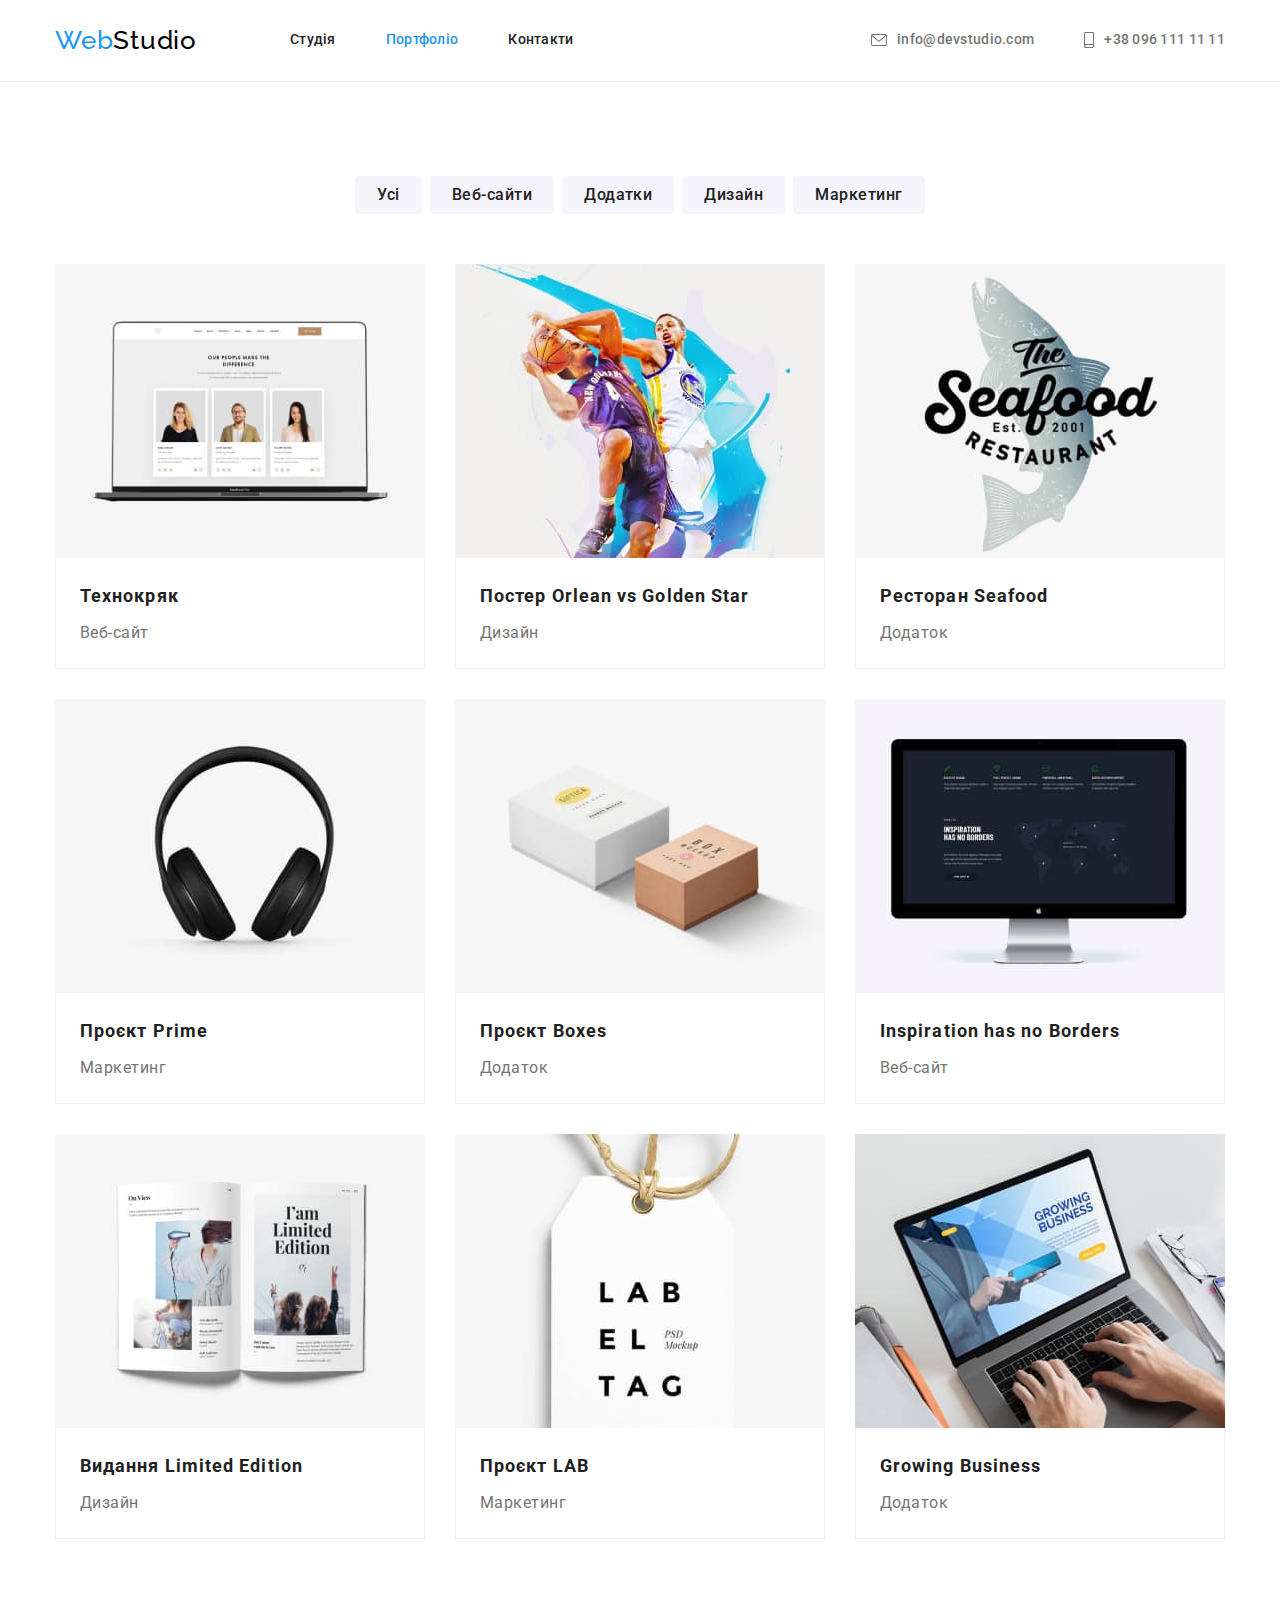
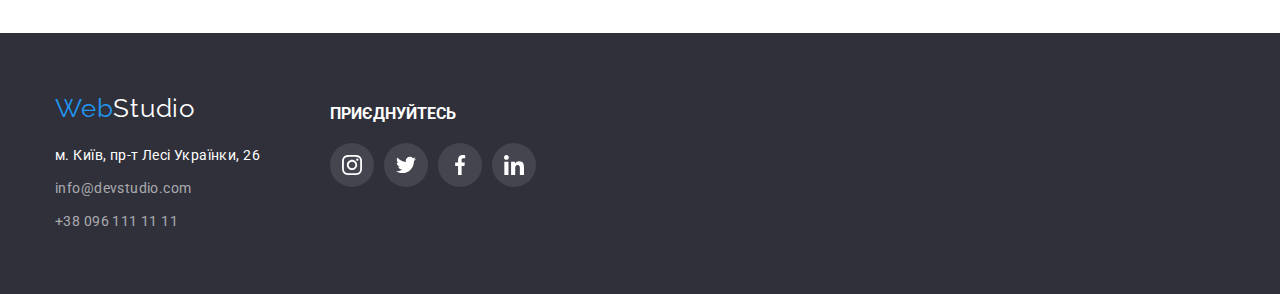
==== portfolio.html @ 904aada3 "Adds svg" ====
<!DOCTYPE html>
<html lang="uk">
  <head>
    <meta charset="UTF-8" />
    <meta http-equiv="X-UA-Compatible" content="IE=edge" />
    <meta name="viewport" content="width=device-width, initial-scale=1.0" />
    <title>Домашнє завдання #3 Портфоліо</title>
    <link rel="preconnect" href="https://fonts.googleapis.com" />
    <link rel="preconnect" href="https://fonts.gstatic.com" crossorigin />
    <link
      href="https://fonts.googleapis.com/css2?family=Raleway:wght@700&family=Roboto:wght@400;500;700;900&display=swap"
      rel="stylesheet"
    />
    <link rel="stylesheet" href="./css/modern-normalize.css" />
    <link rel="stylesheet" href="./css/styles.css" />
  </head>

  <body>
    <!--Шапка-->
    <header class="header">
      <div class="container-header container">
        <nav class="header-nav">
          <a href="./index.html" class="logo"><span class="logo-span">Web</span>Studio</a>
          <ul class="menu">
            <li class="menu-item"><a href="./index.html" class="link-nav">Студія</a></li>
            <li class="menu-item"><a href="./portfolio.html" class="link-current">Портфоліо</a></li>
            <li class="menu-item"><a href="" class="link-nav">Контакти</a></li>
          </ul>
        </nav>
        <ul class="contact-list list">
          <li class="menu-item">
            <a href="mailto:info@devstudio.com" class="address-head mail">
              <svg class="icon-address-head" width="16px" height="12px">
                <use href="./images/icons.svg#icon-mail"></use></svg
              >info@devstudio.com</a
            >
          </li>
          <li class="menu-item">
            <a href="tel:+380961111111" class="address-head phone"
              ><svg class="icon-address-head" width="10px" height="16px">
                <use href="./images/icons.svg#icon-phone"></use></svg
              >+38 096 111 11 11</a
            >
          </li>
        </ul>
      </div>
    </header>
    <main>
      <section class="section">
        <div class="container">
          <h1 class="section title-hide">Портфоліо</h1>
          <ul class="button-list">
            <li class="button-item"><button type="button" class="button-portfolio">Усі</button></li>
            <li class="button-item">
              <button type="button" class="button-portfolio">Веб-сайти</button>
            </li>
            <li class="button-item">
              <button type="button" class="button-portfolio">Додатки</button>
            </li>
            <li class="button-item">
              <button type="button" class="button-portfolio">Дизайн</button>
            </li>
            <li class="button-item">
              <button type="button" class="button-portfolio">Маркетинг</button>
            </li>
          </ul>
          <ul class="portfolio-list">
            <li class="portfolio-item">
              <img src="./images/pic1.jpg" alt="Ноутбук" width="370" height="294" />
              <div class="portfolio-card-description">
                <h2 class="pic-title">Технокряк</h2>
                <p class="pic-text">Веб-сайт</p>
              </div>
            </li>
            <li class="portfolio-item">
              <img
                src="./images/pic2.jpg"
                alt="Намальовані баскетболісти"
                width="370"
                height="294"
              />
              <div class="portfolio-card-description">
                <h2 class="pic-title">Постер <span lang="en">Orlean vs Golden Star</span></h2>
                <p class="pic-text">Дизайн</p>
              </div>
            </li>
            <li class="portfolio-item">
              <img src="./images/pic3.jpg" alt="Логотип ресторану" width="370" height="294" />
              <div class="portfolio-card-description">
                <h2 class="pic-title">Ресторан <span lang="en">Seafood</span></h2>
                <p class="pic-text">Додаток</p>
              </div>
            </li>
            <li class="portfolio-item">
              <img src="./images/pic4.jpg" alt="Навушники" width="370" height="294" />
              <div class="portfolio-card-description">
                <h2 class="pic-title">Проєкт <span lang="en">Prime</span></h2>
                <p class="pic-text">Маркетинг</p>
              </div>
            </li>
            <li class="portfolio-item">
              <img src="./images/pic5.jpg" alt="2 коробки" width="370" height="294" />
              <div class="portfolio-card-description">
                <h2 class="pic-title">Проєкт <span lang="en">Boxes</span></h2>
                <p class="pic-text">Додаток</p>
              </div>
            </li>
            <li class="portfolio-item">
              <img src="./images/pic6.jpg" alt="Монітор" width="370" height="294" />
              <div class="portfolio-card-description">
                <h2 class="pic-title" lang="en">Inspiration has no Borders</h2>
                <p class="pic-text">Веб-сайт</p>
              </div>
            </li>
            <li class="portfolio-item">
              <img src="./images/pic7.jpg" alt="Відкритий журнал" width="370" height="294" />
              <div class="portfolio-card-description">
                <h2 class="pic-title">Видання <span lang="en">Limited Edition</span></h2>
                <p class="pic-text">Дизайн</p>
              </div>
            </li>
            <li class="portfolio-item">
              <img src="./images/pic8.jpg" alt="Бірка" width="370" height="294" />
              <div class="portfolio-card-description">
                <h2 class="pic-title">Проєкт <span lang="en">LAB</span></h2>
                <p class="pic-text">Маркетинг</p>
              </div>
            </li>
            <li class="portfolio-item">
              <img src="./images/pic9.jpg" alt="Ноутбук" width="370" height="294" />
              <div class="portfolio-card-description">
                <h2 class="pic-title" lang="en">Growing Business</h2>
                <p class="pic-text">Додаток</p>
              </div>
            </li>
          </ul>
        </div>
      </section>
    </main>
    <footer class="footer">
      <div class="container footer-container">
        <div class="left-footer">
          <a href="/" class="logo-footer"><span class="logo-span">Web</span>Studio</a>
          <address class="address">
            <ul class="list">
              <li class="footer-item">
                <a href="https://goo.gl/maps/XZDwD4f3hRk5bJ4y6" class="link-map"
                  >м. Київ, пр-т Лесі Українки, 26</a
                >
              </li>
              <li class="footer-item">
                <a href="mailto:info@devstudio.com" class="address-footer">info@devstudio.com</a>
              </li>
              <li class="footer-item">
                <a href="tel:+380961111111" class="address-footer">+38 096 111 11 11</a>
              </li>
            </ul>
          </address>
        </div>
        <div class="right-footer">
          <b class="call-to-action">приєднуйтесь</b>
          <ul class="social-list list">
            <li class="social-item">
              <a
                href="https://www.instagram.com"
                target="_blank"
                rel="noreferrer noopener"
                class="footer-social-link"
              >
                <svg class="icon-social-link" width="20px" height="20px">
                  <use href="./images/icons.svg#icon-instagram"></use>
                </svg>
              </a>
            </li>
            <li class="social-item">
              <a
                href="https://www.twitter.com"
                target="_blank"
                rel="noreferrer noopener"
                class="footer-social-link"
              >
                <svg class="icon-social-link" width="20px" height="20px">
                  <use href="./images/icons.svg#icon-twitter"></use></svg
              ></a>
            </li>
            <li class="social-item">
              <a
                href="https://uk-ua.facebook.com"
                target="_blank"
                rel="noreferrer noopener"
                class="footer-social-link"
                ><svg class="icon-social-link" width="20px" height="20px">
                  <use href="./images/icons.svg#icon-facebook"></use></svg
              ></a>
            </li>
            <li class="social-item">
              <a
                href="https://ua.linkedin.com"
                target="_blank"
                rel="noreferrer noopener"
                class="footer-social-link"
                ><svg class="icon-social-link" width="20px" height="20px">
                  <use href="./images/icons.svg#icon-linkedin"></use></svg
              ></a>
            </li>
          </ul>
        </div>
      </div>
    </footer>
  </body>
</html>
---- css/styles.css ----
/* цвет основного текста #212121*/
/* цвет дополнительного текста #757575*/
/* цвет текста шапки и футера #FFFFFF;*/
/* цвет текста лого и выделения #2196F3 #000000*/
/*background main: #F5F5F5;
/*background: #F5F4FA;*/
/*background footer: #2F303A;*/

/* ==========COMPONENTS=========== */
:root {
  --primary-text-color: #757575;
  --banner-text-color: #ffffff;
  --title-text-color: #212121;
  --accent-color: #2196f3;
  --main-background-color: #f5f5f5;
  --header-background-color: #ffffff;
  --footer-background-color: #2f303a;
}
body {
  font-family: Roboto, sans-serif;
  color: var(--title-text-color);
}
.list {
  padding: 0;
  list-style: none;
}

h1,
h2,
h3,
h4,
p,
ul {
  margin: 0;
}
.section {
  padding-top: 94px;
  padding-bottom: 94px;
}
.container {
  width: 1200px;
  padding-left: 15px;
  padding-right: 15px;
  margin-left: auto;
  margin-right: auto;
}
.section-title {
  margin-bottom: 50px;
  font-size: 36px;
  line-height: 1.17;
  font-weight: 700;
  text-align: center;
  letter-spacing: 0.03em;
}
.flex-list {
  display: flex;
}

img {
  display: block;
  max-width: 100%;
  height: auto;
}

/* ==========COMPONENTS=========== */

/* ==========HEADER=========== */
.container-header {
  display: flex;
  align-items: center;
}
.header {
  border-bottom: 1px solid #ececec;
  font-size: 14px;
  line-height: 1.14;
  font-weight: 500;
  background-color: var(--header-background-color);
}
.header-nav {
  display: flex;
  align-items: center;
}
.logo {
  padding-top: 25px;
  padding-bottom: 25px;
  font-family: Raleway, sans-serif;
  font-size: 26px;
  line-height: 1.19;
  text-decoration: none;
  letter-spacing: 0.03em;
  color: #000000;
}
.logo-span {
  color: var(--accent-color);
}
.title-hide {
  position: absolute;
  width: 1px;
  height: 1px;
  margin: -1px;
  border: 0;
  padding: 0;

  white-space: nowrap;
  clip-path: inset(100%);
  clip: rect(0 0 0 0);
  overflow: hidden;
}
.menu {
  display: flex;
  margin-left: 93px;

  list-style: none;
  padding: 0;
}
.menu-item:not(:last-child) {
  margin-right: 50px;
}
.link-nav {
  display: block;
  padding-top: 32px;
  padding-bottom: 32px;

  text-decoration: none;
  letter-spacing: 0.02em;
  color: var(--title-text-color);
}
.link-current {
  display: block;
  padding-top: 32px;
  padding-bottom: 32px;

  text-decoration: none;
  letter-spacing: 0.02em;
  color: var(--accent-color);
}
.link-nav:hover,
.link-nav:focus {
  color: var(--accent-color);
}
.contact-list {
  display: flex;
  margin-left: auto;
}

.address-head {
  /* display: block; */
  padding-top: 32px;
  padding-bottom: 32px;

  text-decoration: none;
  letter-spacing: 0.02em;
  color: var(--primary-text-color);
  display: flex;
  align-items: center;
}
.icon-address-head {
  margin-right: 10px;
  fill: currentColor;
}
.address-head:hover,
.address-head:focus {
  color: var(--accent-color);
}

/* ==========HEADER=========== */

/* ==========HERO=========== */
.hero {
  padding: 200px 0;

  text-align: center;
  color: var(--banner-text-color);
  background-color: var(--footer-background-color);
  background-image: linear-gradient(to right, rgba(47, 48, 58, 0.4), rgba(47, 48, 58, 0.4)),
    url(../images/hero.jpg);
  background-repeat: no-repeat;
  background-position: center;
  background-size: 1600px;
}
.hero-title {
  margin: 0 auto 30px;
  width: 696px;

  font-size: 44px;
  line-height: 1.36;
  font-weight: 900;
  text-transform: uppercase;
  letter-spacing: 0.06em;
}
.button {
  margin: 0 auto;
  border-style: none;
  min-width: 216px;
  border-radius: 4px;
  padding: 10px 32px;

  font-family: inherit;
  font-size: 16px;
  line-height: 1.88;
  font-weight: 700;
  letter-spacing: 0.06em;
  color: #ffffff;
  background-color: var(--accent-color);
  cursor: pointer;
}
/* ==========HERO=========== */

/* ==========SECTION FEATURES=========== */
.features-item + .features-item {
  margin-left: 30px;
}

.icon-features-item {
  display: flex;
  align-items: center;
  justify-content: center;
  margin-bottom: 30px;
  height: 120px;
  background-color: #f5f4fa;
  border-radius: 4px;
}
.features-title {
  margin-bottom: 10px;
  width: 270px;

  font-size: 14px;
  line-height: 1.14;
  font-weight: 700;
  text-transform: uppercase;
  letter-spacing: 0.03em;
}
.features-text {
  width: 270px;
  font-size: 14px;
  line-height: 1.71;
  letter-spacing: 0.03em;
  color: var(--primary-text-color);
}
/* ==========SECTION FEATURES=========== */

/* ==========SECTION NO PADDING=========== */
.no-padding-top {
  padding-top: 0;
}
.flex-item + .flex-item {
  margin-left: 30px;
}
/* ==========SECTION NO PADDING=========== */

/* ==========SECTION TEAM=========== */
.section-team {
  background-color: #f5f4fa;
}
.team-card {
  background-color: #ffffff;
  box-shadow: 0px 2px 1px rgba(0, 0, 0, 0.2), 0px 1px 1px rgba(0, 0, 0, 0.14),
    0px 1px 3px rgba(0, 0, 0, 0.12);
  border-bottom-right-radius: 3px;
  border-bottom-left-radius: 3px;
}
.team-card + .team-card {
  margin-left: 30px;
}
.team-description {
  padding-top: 30px;
  padding-bottom: 30px;
  padding-left: 32px;
  padding-right: 32px;
}

.team-title {
  margin-bottom: 10px;
  font-size: 16px;
  line-height: 1.19;
  font-weight: 500;
  text-align: center;
  letter-spacing: 0.03em;
}

.team-role {
  padding-bottom: 16px;
  font-size: 16px;
  line-height: 1.19;
  text-align: center;
  letter-spacing: 0.03em;
  color: var(--primary-text-color);
}
.social-list {
  display: flex;
  column-gap: 10px;
}
.icon-social-link {
  display: block;
  fill: currentColor;
}
.social-link {
  display: block;
  padding: 12px;
  border-radius: 50%;
  color: #afb1b8;
}
.social-link:hover,
.social-link:focus {
  background-color: var(--accent-color);
  color: #ffffff;
}

/* ==========SECTION TEAM=========== */

/* ==========SECTION CLIENTS=========== */
.client-list {
  display: flex;
  column-gap: 30px;
}

.client-link {
  display: block;
  padding: 16px 32px;
  width: 170px;
  height: 92px;
  border: 1px solid #afb1b8;
  color: #afb1b8;
}
.client-link:hover,
.client-link:focus {
  border: 1px solid var(--accent-color);
  color: var(--accent-color);
}
.icon-client-link {
  fill: currentColor;
}
/* ==========SECTION CLIENTS=========== */

/* ==========FOOTER=========== */
.footer-container {
  display: flex;
}
.link {
  text-decoration: none;
}

.footer {
  padding-top: 60px;
  padding-bottom: 60px;
  background-color: var(--footer-background-color);
}
.address {
  font-style: normal;
}
.logo-footer {
  display: inline-block;
  margin-bottom: 20px;

  font-family: Raleway, sans-serif;
  font-size: 26px;
  line-height: 1.19;
  text-decoration: none;
  letter-spacing: 0.03em;
  color: #ffffff;
}
.footer-item:not(:last-child) {
  display: block;
  margin-bottom: 9px;
}
.link-map {
  font-size: 14px;
  line-height: 1.71;
  text-decoration: none;
  letter-spacing: 0.03em;
  color: var(--banner-text-color);
}
.link-map:hover,
.link-map:focus,
.address-footer:hover,
.address-footer:focus {
  color: var(--accent-color);
}
.address-footer {
  font-size: 14px;
  line-height: 1.71;
  text-decoration: none;
  letter-spacing: 0.03em;
  color: rgba(255, 255, 255, 0.6);
}
.right-footer {
  margin-left: 70px;
  padding-top: 12px;
}
.footer-social-link {
  display: block;
  padding: 12px;
  border-radius: 50%;
  color: #ffffff;
  background-color: rgba(255, 255, 255, 0.1);
}

.footer-social-link:hover,
.footer-social-link:focus {
  background-color: var(--accent-color);
}
.call-to-action {
  display: inline-block;
  margin-bottom: 20px;
  text-transform: uppercase;
  color: #ffffff;
}
/* ==========FOOTER=========== */

/* ==========PORTFOLIO=========== */

.portfolio-card-description {
  border-bottom: 1px solid #eeeeee;
  border-left: 1px solid #eeeeee;
  border-right: 1px solid #eeeeee;
  padding-top: 20px;
  padding-left: 24px;
  padding-right: 24px;
  padding-bottom: 20px;
}

.button-list {
  display: flex;
  padding: 0;
  justify-content: center;
  margin-bottom: 50px;
  list-style: none;
}
.portfolio-list {
  display: flex;
  flex-wrap: wrap;
  padding: 0;
  gap: 30px;
  list-style: none;
}
.button-portfolio {
  border-style: none;
  border-radius: 4px;
  padding: 6px 22px;

  font-family: inherit;
  font-size: 16px;
  line-height: 1.62;
  font-weight: 500;
  text-align: center;
  letter-spacing: 0.03em;
  background-color: #f5f4fa;
  color: inherit;
}
.button-item + .button-item {
  margin-left: 8px;
}
.button-portfolio:hover,
.button-portfolio:focus {
  cursor: pointer;
  background-color: var(--accent-color);
  box-shadow: 0px 2px 2px rgba(0, 0, 0, 0.12), 0px 1px 2px rgba(0, 0, 0, 0.08),
    0px 3px 1px rgba(0, 0, 0, 0.1);
  color: #ffffff;
}
.portfolio-item:hover {
  box-shadow: 1px 4px 6px rgba(0, 0, 0, 0.16), 0px 4px 4px rgba(0, 0, 0, 0.06),
    0px 1px 1px rgba(0, 0, 0, 0.12);
}
.pic-title {
  margin-bottom: 4px;
  font-size: 18px;
  line-height: 2;
  letter-spacing: 0.06em;
}
.pic-text {
  font-size: 16px;
  line-height: 1.88;
  letter-spacing: 0.03em;
  color: var(--primary-text-color);
}
/* ==========PORTFOLIO=========== */
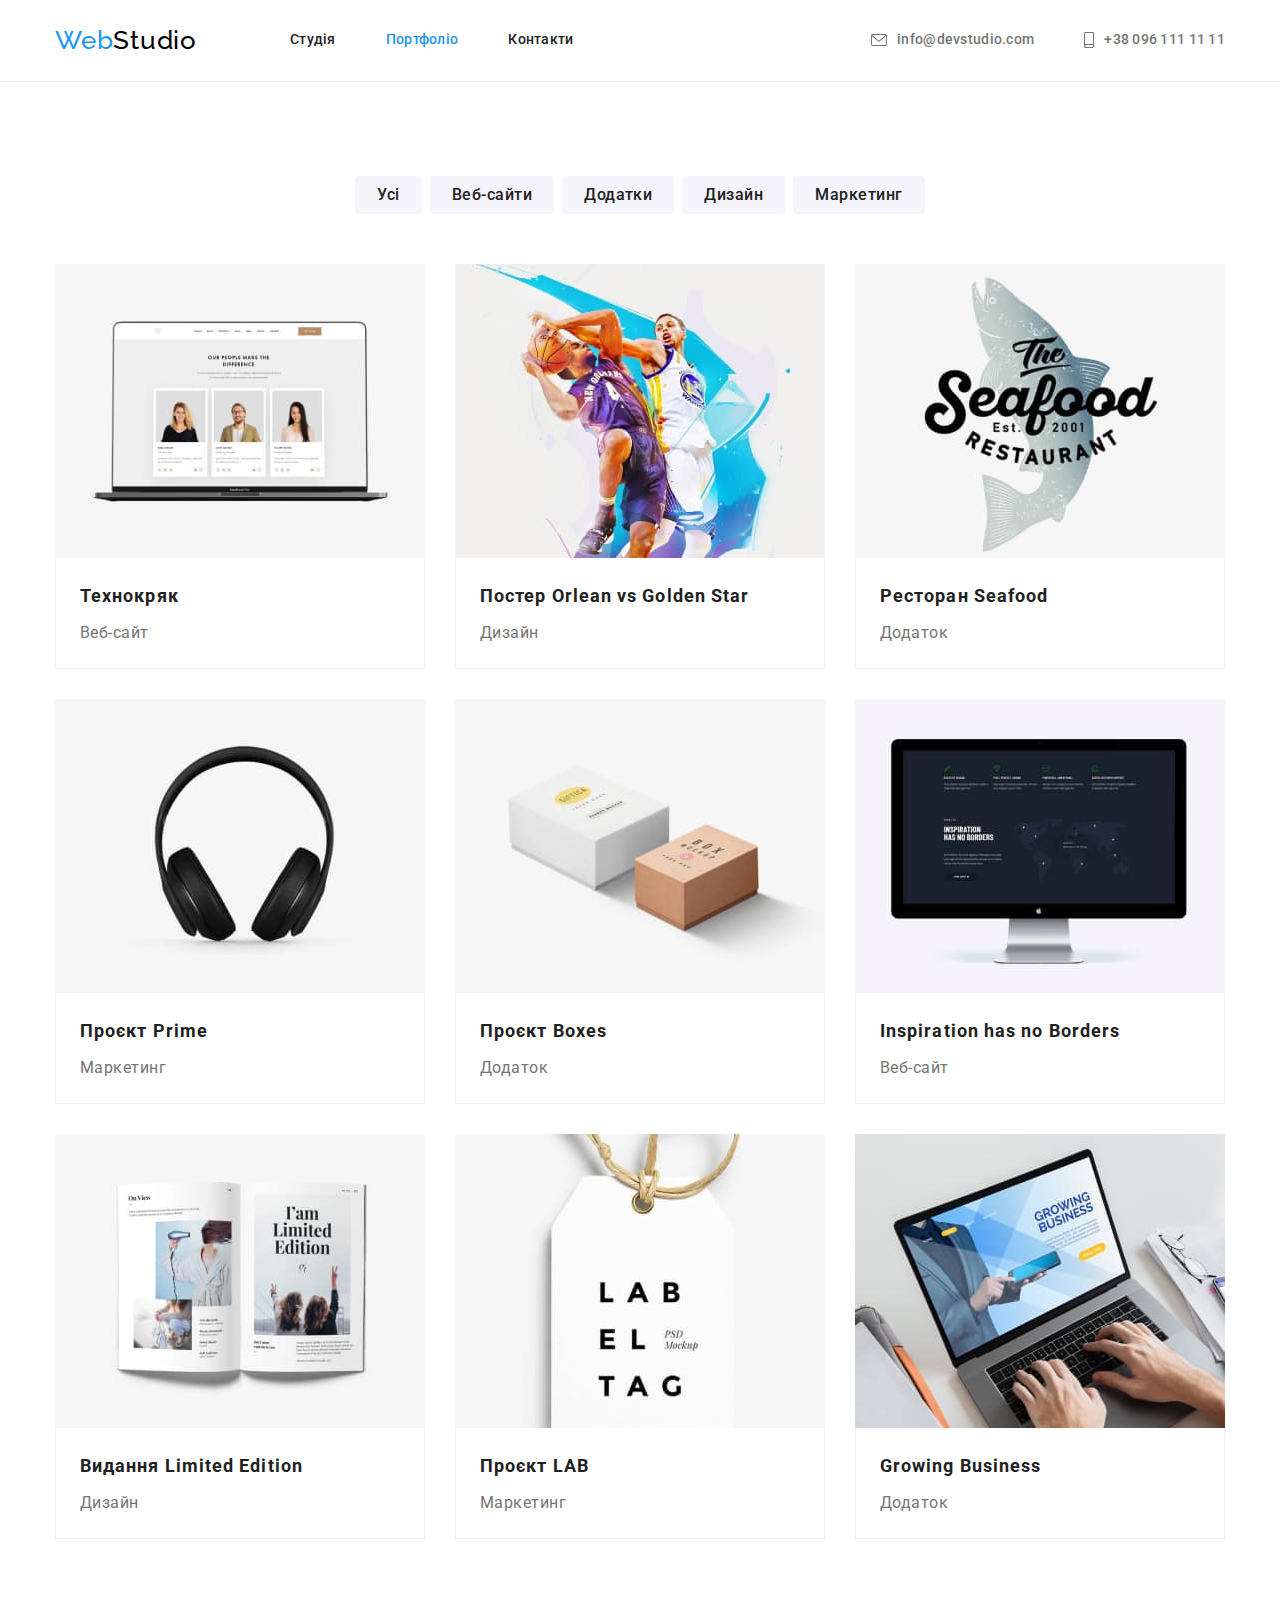
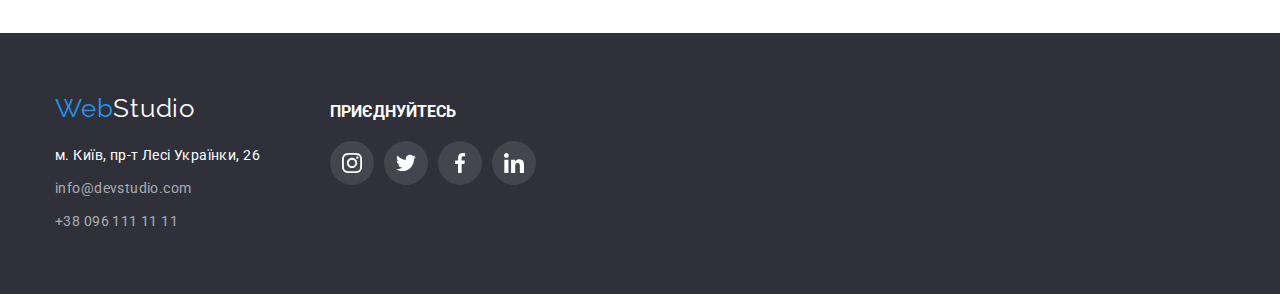
==== commit 1ccbc136: "Edit mistakes" ====
--- a/portfolio.html
+++ b/portfolio.html
@@ -66,72 +66,90 @@
           </ul>
           <ul class="portfolio-list">
             <li class="portfolio-item">
-              <img src="./images/pic1.jpg" alt="Ноутбук" width="370" height="294" />
-              <div class="portfolio-card-description">
-                <h2 class="pic-title">Технокряк</h2>
-                <p class="pic-text">Веб-сайт</p>
-              </div>
-            </li>
-            <li class="portfolio-item">
-              <img
-                src="./images/pic2.jpg"
-                alt="Намальовані баскетболісти"
-                width="370"
-                height="294"
-              />
-              <div class="portfolio-card-description">
-                <h2 class="pic-title">Постер <span lang="en">Orlean vs Golden Star</span></h2>
-                <p class="pic-text">Дизайн</p>
-              </div>
-            </li>
-            <li class="portfolio-item">
-              <img src="./images/pic3.jpg" alt="Логотип ресторану" width="370" height="294" />
-              <div class="portfolio-card-description">
-                <h2 class="pic-title">Ресторан <span lang="en">Seafood</span></h2>
-                <p class="pic-text">Додаток</p>
-              </div>
-            </li>
-            <li class="portfolio-item">
-              <img src="./images/pic4.jpg" alt="Навушники" width="370" height="294" />
-              <div class="portfolio-card-description">
-                <h2 class="pic-title">Проєкт <span lang="en">Prime</span></h2>
-                <p class="pic-text">Маркетинг</p>
-              </div>
-            </li>
-            <li class="portfolio-item">
-              <img src="./images/pic5.jpg" alt="2 коробки" width="370" height="294" />
-              <div class="portfolio-card-description">
-                <h2 class="pic-title">Проєкт <span lang="en">Boxes</span></h2>
-                <p class="pic-text">Додаток</p>
-              </div>
-            </li>
-            <li class="portfolio-item">
-              <img src="./images/pic6.jpg" alt="Монітор" width="370" height="294" />
-              <div class="portfolio-card-description">
-                <h2 class="pic-title" lang="en">Inspiration has no Borders</h2>
-                <p class="pic-text">Веб-сайт</p>
-              </div>
-            </li>
-            <li class="portfolio-item">
-              <img src="./images/pic7.jpg" alt="Відкритий журнал" width="370" height="294" />
-              <div class="portfolio-card-description">
-                <h2 class="pic-title">Видання <span lang="en">Limited Edition</span></h2>
-                <p class="pic-text">Дизайн</p>
-              </div>
-            </li>
-            <li class="portfolio-item">
-              <img src="./images/pic8.jpg" alt="Бірка" width="370" height="294" />
-              <div class="portfolio-card-description">
-                <h2 class="pic-title">Проєкт <span lang="en">LAB</span></h2>
-                <p class="pic-text">Маркетинг</p>
-              </div>
-            </li>
-            <li class="portfolio-item">
-              <img src="./images/pic9.jpg" alt="Ноутбук" width="370" height="294" />
-              <div class="portfolio-card-description">
-                <h2 class="pic-title" lang="en">Growing Business</h2>
-                <p class="pic-text">Додаток</p>
-              </div>
+              <a href="" class="portfolio-link"
+                ><img src="./images/pic1.jpg" alt="Ноутбук" width="370" height="294" />
+                <div class="portfolio-card-description">
+                  <h2 class="pic-title">Технокряк</h2>
+                  <p class="pic-text">Веб-сайт</p>
+                </div></a
+              >
+            </li>
+            <li class="portfolio-item">
+              <a href="" class="portfolio-link"
+                ><img
+                  src="./images/pic2.jpg"
+                  alt="Намальовані баскетболісти"
+                  width="370"
+                  height="294"
+                />
+                <div class="portfolio-card-description">
+                  <h2 class="pic-title">Постер <span lang="en">Orlean vs Golden Star</span></h2>
+                  <p class="pic-text">Дизайн</p>
+                </div></a
+              >
+            </li>
+            <li class="portfolio-item">
+              <a href="" class="portfolio-link"
+                ><img src="./images/pic3.jpg" alt="Логотип ресторану" width="370" height="294" />
+                <div class="portfolio-card-description">
+                  <h2 class="pic-title">Ресторан <span lang="en">Seafood</span></h2>
+                  <p class="pic-text">Додаток</p>
+                </div></a
+              >
+            </li>
+            <li class="portfolio-item">
+              <a href="" class="portfolio-link"
+                ><img src="./images/pic4.jpg" alt="Навушники" width="370" height="294" />
+                <div class="portfolio-card-description">
+                  <h2 class="pic-title">Проєкт <span lang="en">Prime</span></h2>
+                  <p class="pic-text">Маркетинг</p>
+                </div></a
+              >
+            </li>
+            <li class="portfolio-item">
+              <a href="" class="portfolio-link"
+                ><img src="./images/pic5.jpg" alt="2 коробки" width="370" height="294" />
+                <div class="portfolio-card-description">
+                  <h2 class="pic-title">Проєкт <span lang="en">Boxes</span></h2>
+                  <p class="pic-text">Додаток</p>
+                </div></a
+              >
+            </li>
+            <li class="portfolio-item">
+              <a href="" class="portfolio-link"
+                ><img src="./images/pic6.jpg" alt="Монітор" width="370" height="294" />
+                <div class="portfolio-card-description">
+                  <h2 class="pic-title" lang="en">Inspiration has no Borders</h2>
+                  <p class="pic-text">Веб-сайт</p>
+                </div></a
+              >
+            </li>
+            <li class="portfolio-item">
+              <a href="" class="portfolio-link"
+                ><img src="./images/pic7.jpg" alt="Відкритий журнал" width="370" height="294" />
+                <div class="portfolio-card-description">
+                  <h2 class="pic-title">Видання <span lang="en">Limited Edition</span></h2>
+                  <p class="pic-text">Дизайн</p>
+                </div></a
+              >
+            </li>
+            <li class="portfolio-item">
+              <a href="" class="portfolio-link"
+                ><img src="./images/pic8.jpg" alt="Бірка" width="370" height="294" />
+                <div class="portfolio-card-description">
+                  <h2 class="pic-title">Проєкт <span lang="en">LAB</span></h2>
+                  <p class="pic-text">Маркетинг</p>
+                </div></a
+              >
+            </li>
+            <li class="portfolio-item">
+              <a href="" class="portfolio-link"
+                ><img src="./images/pic9.jpg" alt="Ноутбук" width="370" height="294" />
+                <div class="portfolio-card-description">
+                  <h2 class="pic-title" lang="en">Growing Business</h2>
+                  <p class="pic-text">Додаток</p>
+                </div></a
+              >
             </li>
           </ul>
         </div>
--- a/css/styles.css
+++ b/css/styles.css
@@ -176,7 +176,9 @@
     url(../images/hero.jpg);
   background-repeat: no-repeat;
   background-position: center;
-  background-size: 1600px;
+  background-size: cover;
+  max-width: 1600px;
+  margin: 0 auto;
 }
 .hero-title {
   margin: 0 auto 30px;
@@ -279,7 +281,7 @@
 }
 
 .team-role {
-  padding-bottom: 16px;
+  margin-bottom: 16px;
   font-size: 16px;
   line-height: 1.19;
   text-align: center;
@@ -291,12 +293,18 @@
   column-gap: 10px;
 }
 .icon-social-link {
-  display: block;
   fill: currentColor;
 }
+.social-item {
+  height: 44px;
+  width: 44px;
+}
 .social-link {
-  display: block;
-  padding: 12px;
+  display: flex;
+  align-items: center;
+  justify-content: center;
+  width: 100%;
+  height: 100%;
   border-radius: 50%;
   color: #afb1b8;
 }
@@ -313,13 +321,18 @@
   display: flex;
   column-gap: 30px;
 }
-
-.client-link {
-  display: block;
-  padding: 16px 32px;
+.clients-item {
   width: 170px;
   height: 92px;
+}
+.client-link {
+  display: flex;
+  align-items: center;
+  justify-content: center;
+  width: 100%;
+  height: 100%;
   border: 1px solid #afb1b8;
+  border-radius: 4px;
   color: #afb1b8;
 }
 .client-link:hover,
@@ -335,6 +348,7 @@
 /* ==========FOOTER=========== */
 .footer-container {
   display: flex;
+  align-items: baseline;
 }
 .link {
   text-decoration: none;
@@ -385,11 +399,14 @@
 }
 .right-footer {
   margin-left: 70px;
-  padding-top: 12px;
-}
+}
+
 .footer-social-link {
-  display: block;
-  padding: 12px;
+  display: flex;
+  align-items: center;
+  justify-content: center;
+  width: 100%;
+  height: 100%;
   border-radius: 50%;
   color: #ffffff;
   background-color: rgba(255, 255, 255, 0.1);
@@ -458,7 +475,13 @@
     0px 3px 1px rgba(0, 0, 0, 0.1);
   color: #ffffff;
 }
-.portfolio-item:hover {
+.portfolio-link {
+  display: block;
+  text-decoration: none;
+  color: inherit;
+}
+.portfolio-link:hover,
+.portfolio-link:focus {
   box-shadow: 1px 4px 6px rgba(0, 0, 0, 0.16), 0px 4px 4px rgba(0, 0, 0, 0.06),
     0px 1px 1px rgba(0, 0, 0, 0.12);
 }
